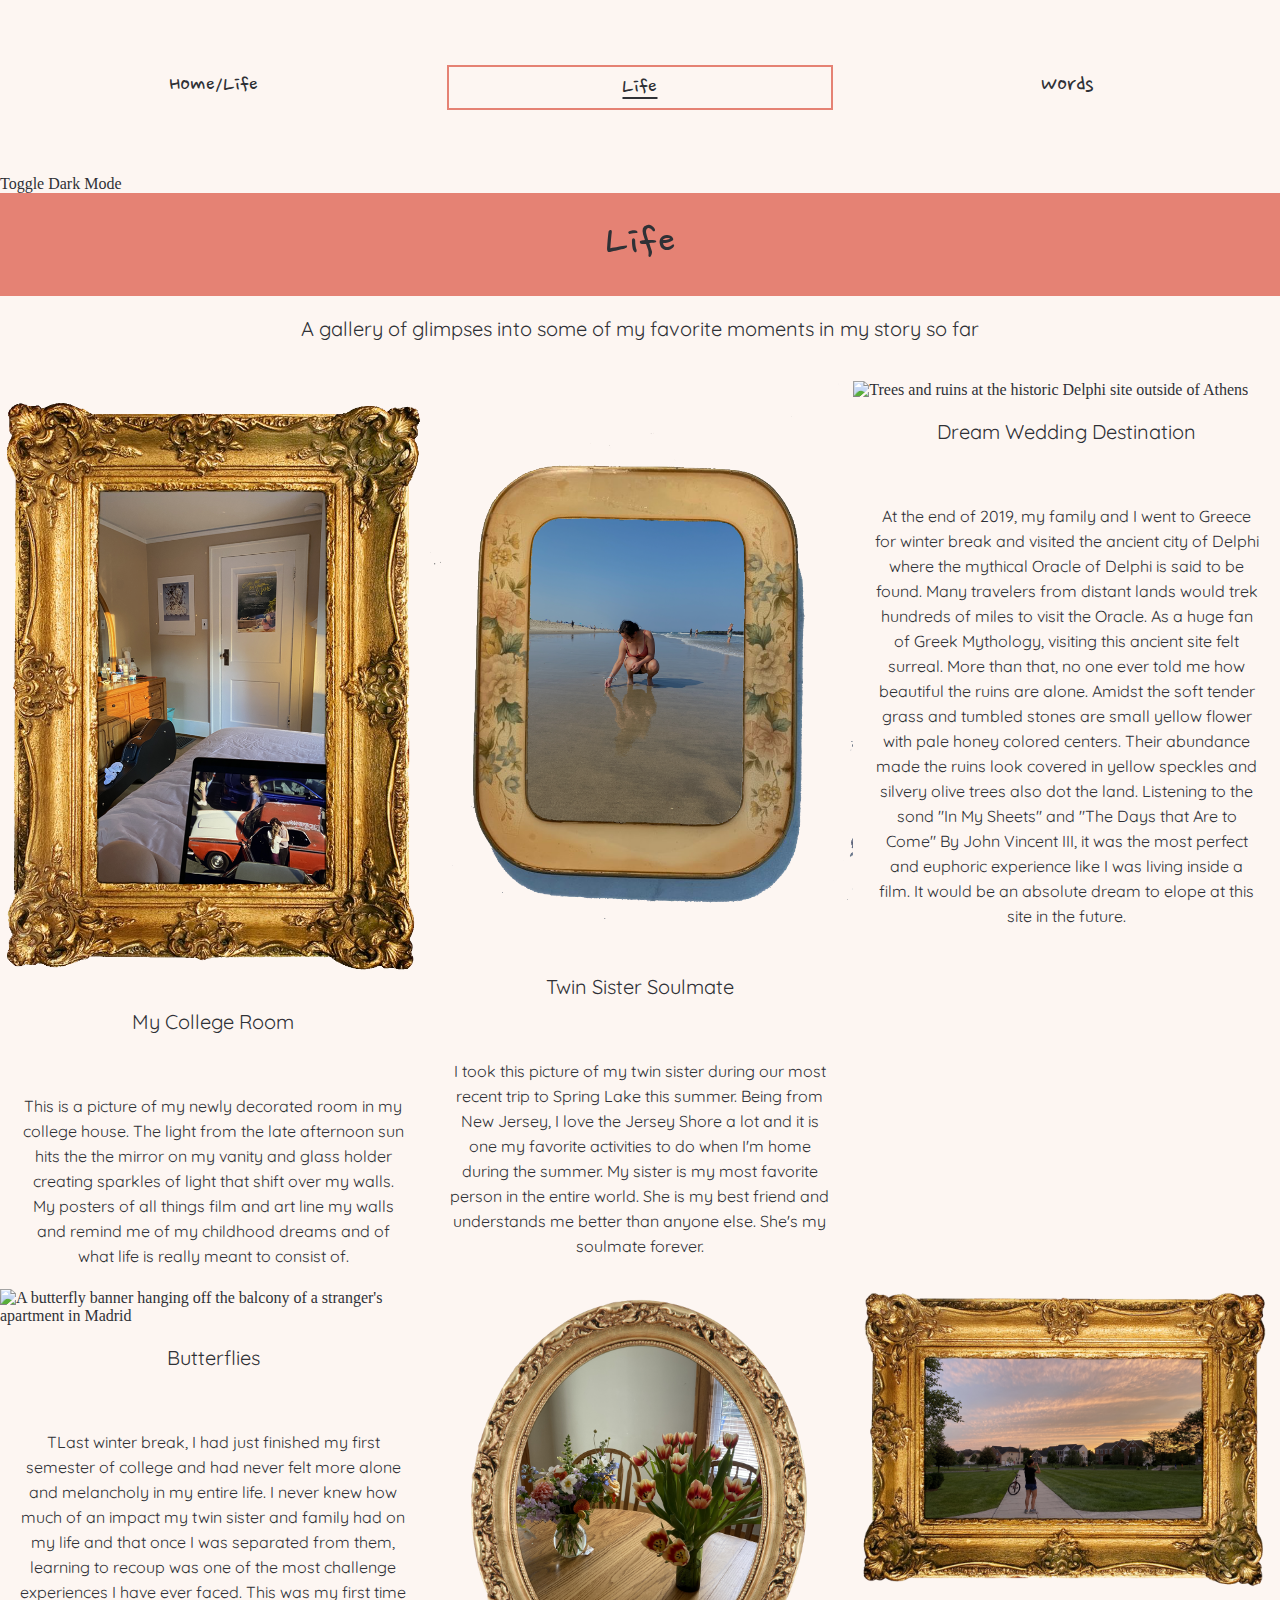
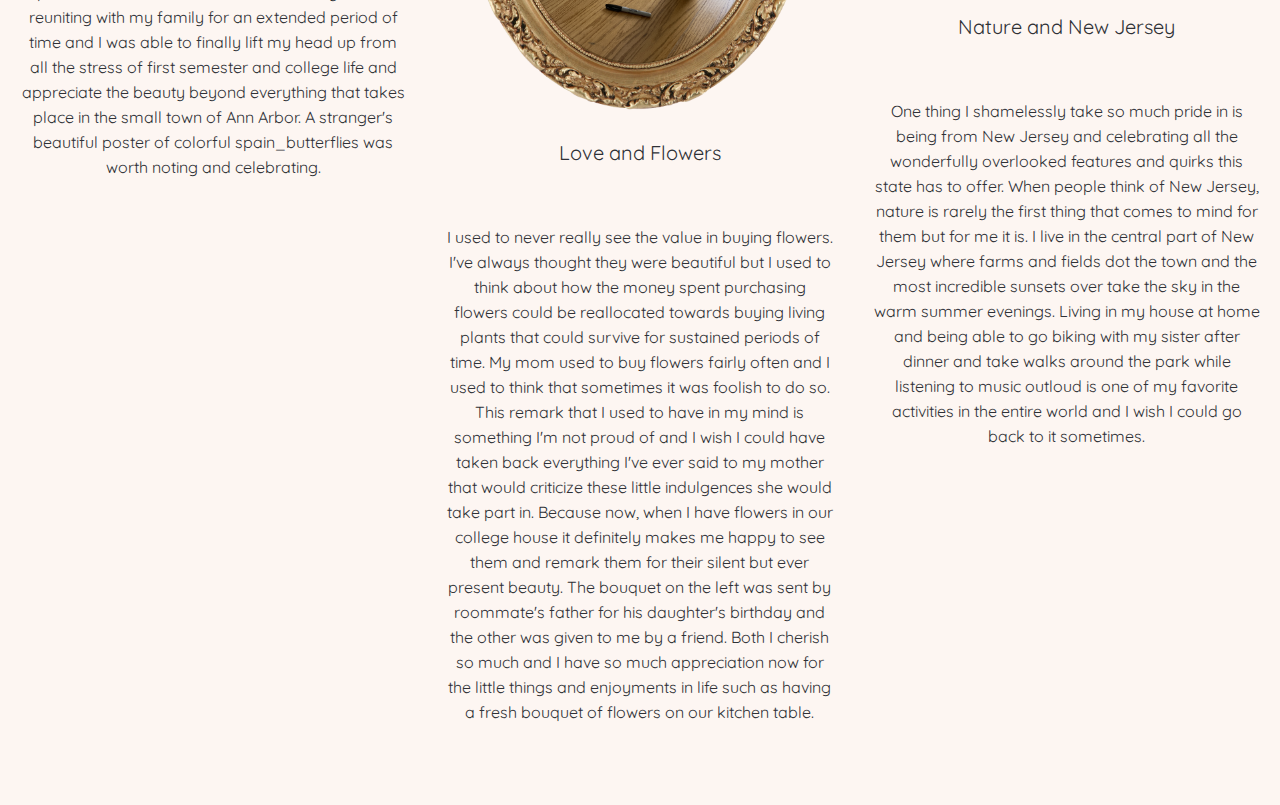
==== life.html @ f606727c "Add files via upload" ====
<!DOCTYPE html>
<html lang="en">
<head>
    <meta charset="UTF-8">
    <meta name="viewport" content="width=device-width, initial-scale=1.0">
    <link rel="stylesheet" href="css/reset.css"> 
    <link rel = "stylesheet" href = "css/style.css">
    <link rel = "stylesheet" href = "https://fonts.googleapis.com/css?family=Nanum+Pen+Script">
    <link rel = "stylesheet" href="https://fonts.googleapis.com/css2?family=Quicksand:wght@400;500&display=swap">
    <script src="https://kit.fontawesome.com/d9282b7031.js" crossorigin="anonymous"></script>
    <title>Words</title>
</head>
<body>
 <header>
   <nav id="navbar">
     <a href = "#main" id = "skip">Skip to Main Content</a>
        <ul class="container">
            <li><a href = "index.html">Home/Life</a></li>
            <li><a href = "life.html" class="current-page">Life</a></li>
            <li><a href = "words.html">Words</a></li>
        </ul>
    </nav>
    </header>
    <main id = "main">
        <button id="darkModeToggle">Toggle Dark Mode</button>

        <script>
              const btn = document.getElementById('darkModeToggle');
              btn.addEventListener('click', function() {
              document.body.classList.toggle('dark-mode');
            });
        </script>
        <h1>Life</h1>
        <h2>A gallery of glimpses into some of my favorite moments in my story so far</h2>
        <div id="sour" class="paintings">
                    <div>
                        <img onclick=enlarge(this) src="images/girl_room_frame.png" alt="Julia's college room decorated with posters">
                        <h2>My College Room</h2>
                        <p>This is a picture of my newly decorated room in my college house. The light from the late afternoon sun hits the 
                            the mirror on my vanity and glass holder creating sparkles of light that shift over my walls.
                            My posters of all things film and art line my walls and remind me of my childhood dreams and of what
                            life is really meant to consist of.
                        </p>
                    </div>
            <div>
                <img onclick=enlarge(this) src="images/cynthia_shells.png" alt="Julia's sister picking up seashells on the beach">
                <h2>Twin Sister Soulmate</h2>
                <p>I took this picture of my twin sister during our most recent trip to Spring Lake this summer. Being from New Jersey,
                    I love the Jersey Shore a lot and it is one my favorite activities to do when I'm home during the summer. My sister is 
                    my most favorite person in the entire world. She is my best friend and understands me better than anyone else. She's my soulmate 
                    forever.
                </p>
            </div>
            <div>
                <img onclick=enlarge(this) src="images/greece_delphi.png" alt="Trees and ruins at the historic Delphi site outside of Athens">
                <h2>Dream Wedding Destination</h2>
                <p>At the end of 2019, my family and I went to Greece for winter break and visited the ancient city of Delphi where the mythical 
                    Oracle of Delphi is said to be found. Many travelers from distant lands would trek hundreds of miles to visit the Oracle. As a 
                    huge fan of Greek Mythology, visiting this ancient site felt surreal. More than that, no one ever told me how beautiful the ruins are alone.
                    Amidst the soft tender grass and tumbled stones are small yellow flower with pale honey colored centers. Their abundance made the ruins look covered
                    in yellow speckles and silvery olive trees also dot the land. Listening to the sond "In My Sheets" and "The Days that Are to Come" By John Vincent III, 
                    it was the most perfect and euphoric experience like I was living inside a film. It would be an absolute dream to elope at this site in the future.
                </p>
            </div>
            <div>
                <img onclick=enlarge(this) src="images/spain_butterflies.png" alt="A butterfly banner hanging off the balcony of a stranger's apartment in Madrid">
                <h2>Butterflies</h2>
                <p>TLast winter break, I had just finished my first semester of college and had never felt more alone and melancholy in my entire life. I never knew how much 
                    of an impact my twin sister and family had on my life and that once I was separated from them, learning to recoup was one of the most challenge experiences I have 
                    ever faced. This was my first time reuniting with my family for an extended period of time and I was able to finally lift my head up from all the stress of first 
                    semester and college life and appreciate the beauty beyond everything that takes place in the small town of Ann Arbor. A stranger's beautiful poster of colorful spain_butterflies
                    was worth noting and celebrating.</p>
            </div>
            <div>
                <img onclick=enlarge(this) src="images/flower_kitchen.png" alt="Two bouquets of flowers sitting in vases on a kitchen table">
                <h2>Love and Flowers</h2>
                <p>I used to never really see the value in buying flowers. I've always thought they were beautiful but I used to think about how the money
                    spent purchasing flowers could be reallocated towards buying living plants that could survive for sustained periods of time. My mom used to buy
                    flowers fairly often and I used to think that sometimes it was foolish to do so. This remark that I used to have in my mind is something I'm 
                    not proud of and I wish I could have taken back everything I've ever said to my mother that would criticize these little indulgences she would take
                    part in. Because now, when I have flowers in our college house it definitely makes me happy to see them and remark them for their silent but ever present
                    beauty. The bouquet on the left was sent by roommate's father for his daughter's birthday and the other was given to me by a friend. Both I cherish so much 
                    and I have so much appreciation now for the little things and enjoyments in life such as having a fresh bouquet of flowers on our kitchen table.
                </p>
            </div>
            <div>
                <img onclick=enlarge(this) src="images/shimi_biking.png" alt="Girl taking a picture of a sunset over rows of houses with a bike in the distance">
                <h2>Nature and New Jersey</h2>
                <p>One thing I shamelessly take so much pride in is being from New Jersey and celebrating all the wonderfully overlooked features and quirks this state has to offer. 
                    When people think of New Jersey, nature is rarely the first thing that comes to mind for them but for me it is. I live in the central part of New Jersey where farms
                and fields dot the town and the most incredible sunsets over take the sky in the warm summer evenings. Living in my house at home and being able to go biking with my sister 
            after dinner and take walks around the park while listening to music outloud is one of my favorite activities in the entire world and I wish I could go back to it sometimes. </p>
            </div>
            </div>
    </main>
    <footer class = "icon-container"> 
        <i class="fab fa-facebook"></i> 
        <i class="fab fa-instagram"></i> 
        <i class="fab fa-twitter"></i> 
    </footer>
</body>
</html>
---- css/style.css ----
body {
    background-color: #fdf6f2;
    color: #2f3136;
}
h1 {
    font-size: 50px;
    font-family: 'Nanum Pen Script', Times, serif;
    text-align: center;
    padding: 20px;
    background-color:#e58274;
}

h2 {
    font-size: 20px;
    font-family: 'Quicksand'; 
    text-align: center;
    padding: 20px;
}

p {
    line-height: 25px;
    padding: 20px;
    margin-top: 20px;
    text-align: center;
    font-family: 'Quicksand'; 
}

#home-about img {
    display: flex;
  }

.container{
    display: grid;
    grid-template-columns: 1fr 1fr 1fr;
    margin:0px;
    padding:0px;
}

nav{
    background-color: #fdf6f2;
    padding: 45px 0; 
    text-align: center;
    font-size:30px;
    font-family: 'Nanum Pen Script', Times, serif;
}

nav a{
    font-size: 35px;
    margin: auto;
    padding: 0px;
    margin: 0px;
    display:block;
    border: solid 2px #e58274;
}

nav li:not(:last-child)::after {
    content: none;
}
ol {
    list-style-type: decimal;
    margin-left: 50px;
    padding: 10px;
    line-height: 25px;
    
}
nav a {
    padding: 5px;
    margin: 20px;
}

a {
    text-align: underline;
}

#skip {
    text-transform: uppercase;
    position: absolute;
    left: -500px;
}



#skip:focus {
    left: 150px;
    border: solid 2px blue;
    font-size: 20px;
}

*:focus{
    border: solid 2px blue;
}

.thumbnail {
    border-radius: 30px;
}

.current-page {
    text-decoration:underline;
    border: solid 2px #e58274;
}
 
ul {
    margin-left: 50px;
    list-style-type: none;
}

nav li:not(:last-child)::after {
    content: none;
}

.icon-container {
    display: flex;
    justify-content: center; 
}

i {
    font-size: 48px;
    padding: 20px;
  }

.footer {
    margin: 70px;
    padding: 30px;
}

img {
    width: 70%;
    margin: auto;
}

img:hover {
    transform: scale(1.02);
    transition: transform 0.3s ease;
}

.call-me-by-your-name img {
    width: 60%;
    display: flex;
}

#call_Logo {
    width: 30%;
    display: flex;
    padding:30px;
}

#call_poster {
    width:500px;
}

#call_title {
    font-family: 'Nanum Pen Script', Times, serif;
    font-size: 40px;
}
.paintings img {
    width: 100%;
    margin: 0 auto;
    }
    
    .paintings {
    display: grid;
    grid-template-columns: 1fr;
    padding-top: 20px;
    padding-bottom: 20px;
    margin: 0 auto;
    }
    
    /* .paintings img:nth-child(even) {
    transform: rotate(10deg);
    }
    
    .paintings img:nth-child(odd) {
    transform: rotate(-10deg);
    } */
    
    #home-paintings img:first-child, #artists img:first-child {
    transform: rotate(0deg);
    }
    
    .paintings img {
    transition: transform .2s;
    }
    
    .paintings img:hover, .paintings img:focus, #home-paintings img:first-child:hover, #home-paintings img:first-child:focus, #artists img:first-child:focus, #artists img:first-child:hover {
    transform: scale(1.1);
    z-index: 1;
    }   

.dark-mode #navbar {
    background-color: black;
    color: white;
    }
    
.dark-mode {
    background-color: black;
    color: white;
}

@media screen and (min-width: 800px) {
    .paintings {
        display: grid;
        grid-template-columns: 1fr 1fr;
        padding-top: 20px;
        padding-bottom: 20px;
        margin: 0 auto;
        }
}
@media screen and (min-width: 1000px) {
    #home-about {
        display: flex;
        flex-direction: row;
        align-items: center;
    }
    
    #home-about div:nth-child(2) {
        padding-left: 30px;
    }
    
    #home-about img {
        width: 100%;
        display: flex;
      }

    nav a {
        border: none;
        font-size: 25px;
    }

    .paintings {
        display: grid;
        grid-template-columns: 1fr 1fr 1fr;
        padding-top: 20px;
        padding-bottom: 20px;
        margin: 0 auto;
        }
}
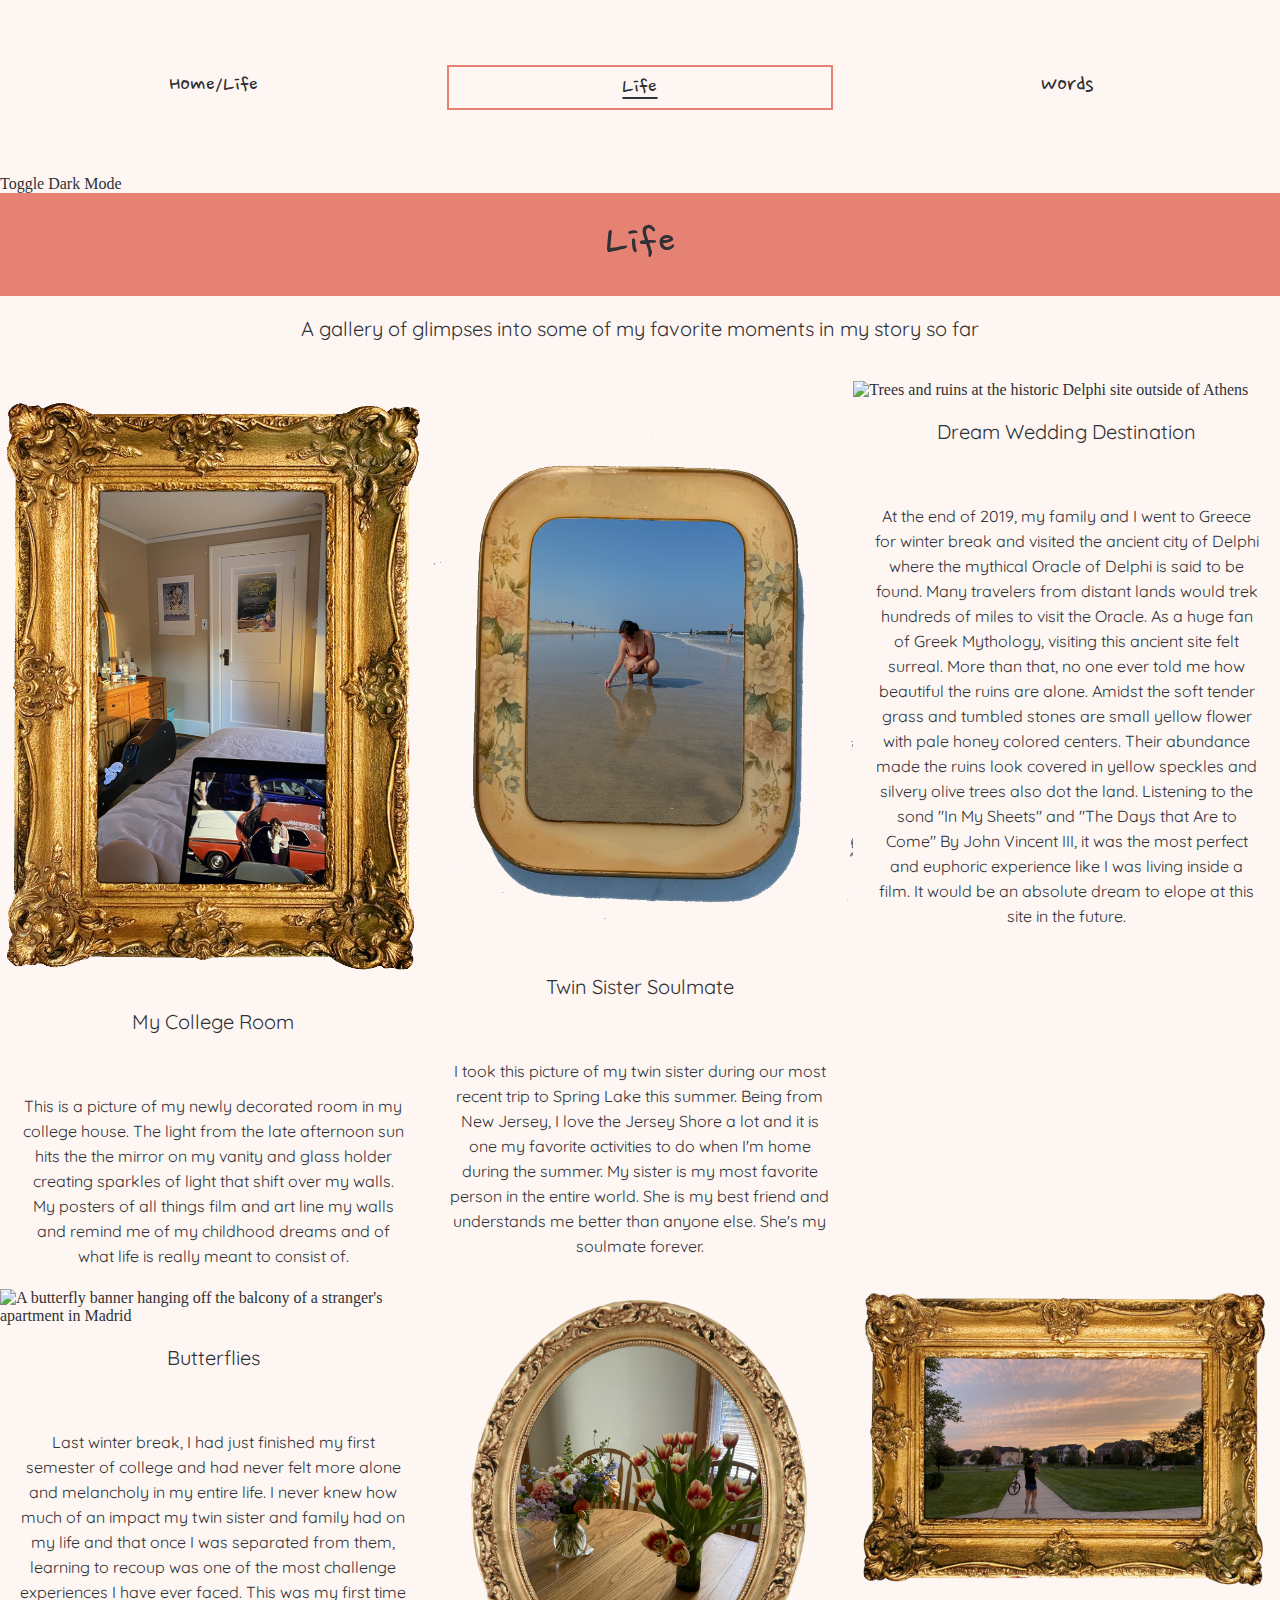
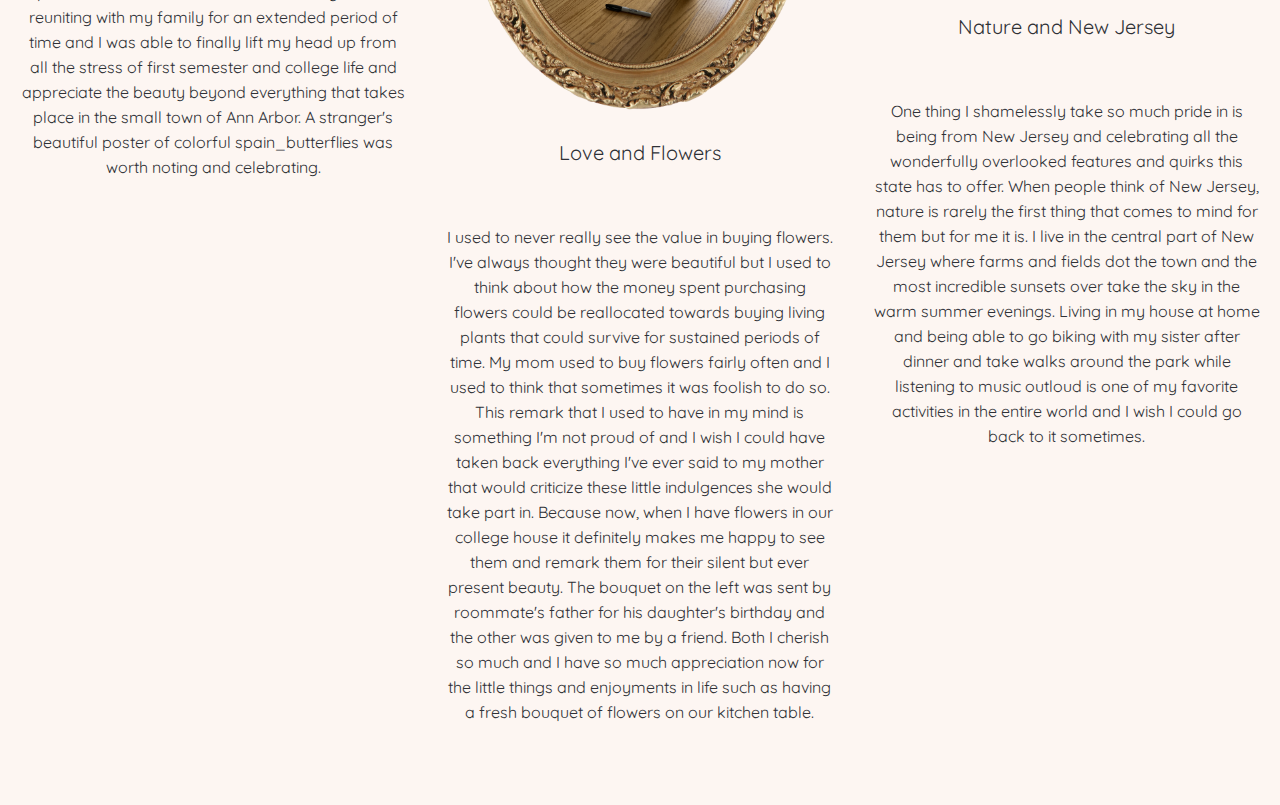
==== commit a7cdf594: "Add files via upload" ====
--- a/life.html
+++ b/life.html
@@ -32,66 +32,106 @@
         </script>
         <h1>Life</h1>
         <h2>A gallery of glimpses into some of my favorite moments in my story so far</h2>
-        <div id="sour" class="paintings">
-                    <div>
+        <div class = "paintings" tabindex = "0">
+                <div class="flip-card">
+                    <div class="flip-card-inner">
+                    <div class="flip-card-front">
                         <img onclick=enlarge(this) src="images/girl_room_frame.png" alt="Julia's college room decorated with posters">
+                    </div>
+                    <div class="flip-card-back" tabindex =0>
+                        <div class="progress-bar"></div>
                         <h2>My College Room</h2>
                         <p>This is a picture of my newly decorated room in my college house. The light from the late afternoon sun hits the 
                             the mirror on my vanity and glass holder creating sparkles of light that shift over my walls.
                             My posters of all things film and art line my walls and remind me of my childhood dreams and of what
-                            life is really meant to consist of.
-                        </p>
+                            life is really meant to consist of.</p>
                     </div>
-            <div>
-                <img onclick=enlarge(this) src="images/cynthia_shells.png" alt="Julia's sister picking up seashells on the beach">
-                <h2>Twin Sister Soulmate</h2>
-                <p>I took this picture of my twin sister during our most recent trip to Spring Lake this summer. Being from New Jersey,
-                    I love the Jersey Shore a lot and it is one my favorite activities to do when I'm home during the summer. My sister is 
-                    my most favorite person in the entire world. She is my best friend and understands me better than anyone else. She's my soulmate 
-                    forever.
-                </p>
+                    </div>
+                </div>
+            <div class="flip-card">
+                <div class="flip-card-inner">
+                  <div class="flip-card-front">
+                    <img onclick=enlarge(this) src="images/cynthia_shells.png" alt="Julia's sister picking up seashells on the beach">
+                </div>
+                  <div class="flip-card-back" tabindex =0>
+                    <div class="progress-bar"></div>
+                    <h2>Twin Sister Soulmate</h2>                    
+                    <p>I took this picture of my twin sister during our most recent trip to Spring Lake this summer. Being from New Jersey,
+                        I love the Jersey Shore a lot and it is one my favorite activities to do when I'm home during the summer. My sister is 
+                        my most favorite person in the entire world. She is my best friend and understands me better than anyone else. She's my soulmate 
+                        forever.</p>
+                  </div>
+                </div>
             </div>
-            <div>
-                <img onclick=enlarge(this) src="images/greece_delphi.png" alt="Trees and ruins at the historic Delphi site outside of Athens">
-                <h2>Dream Wedding Destination</h2>
-                <p>At the end of 2019, my family and I went to Greece for winter break and visited the ancient city of Delphi where the mythical 
-                    Oracle of Delphi is said to be found. Many travelers from distant lands would trek hundreds of miles to visit the Oracle. As a 
-                    huge fan of Greek Mythology, visiting this ancient site felt surreal. More than that, no one ever told me how beautiful the ruins are alone.
-                    Amidst the soft tender grass and tumbled stones are small yellow flower with pale honey colored centers. Their abundance made the ruins look covered
-                    in yellow speckles and silvery olive trees also dot the land. Listening to the sond "In My Sheets" and "The Days that Are to Come" By John Vincent III, 
-                    it was the most perfect and euphoric experience like I was living inside a film. It would be an absolute dream to elope at this site in the future.
-                </p>
+            <div class="flip-card">
+                <div class="flip-card-inner">
+                  <div class="flip-card-front">
+                    <img onclick=enlarge(this) src="images/greece_delphi.png" alt="Trees and ruins at the historic Delphi site outside of Athens">
+                </div>
+                  <div class="flip-card-back" tabindex =0>
+                    <div class="progress-bar"></div>
+                    <h2>Dream Wedding Destination</h2>
+                    <p>At the end of 2019, my family and I went to Greece for winter break and visited the ancient city of Delphi where the mythical 
+                        Oracle of Delphi is said to be found. Many travelers from distant lands would trek hundreds of miles to visit the Oracle. As a 
+                        huge fan of Greek Mythology, visiting this ancient site felt surreal. More than that, no one ever told me how beautiful the ruins are alone.
+                        Amidst the soft tender grass and tumbled stones are small yellow flower with pale honey colored centers. Their abundance made the ruins look covered
+                        in yellow speckles and silvery olive trees also dot the land. Listening to the sond "In My Sheets" and "The Days that Are to Come" By John Vincent III, 
+                        it was the most perfect and euphoric experience like I was living inside a film. It would be an absolute dream to elope at this site in the future.
+                    </p>
+                  </div>
+                </div>
             </div>
-            <div>
-                <img onclick=enlarge(this) src="images/spain_butterflies.png" alt="A butterfly banner hanging off the balcony of a stranger's apartment in Madrid">
-                <h2>Butterflies</h2>
-                <p>TLast winter break, I had just finished my first semester of college and had never felt more alone and melancholy in my entire life. I never knew how much 
-                    of an impact my twin sister and family had on my life and that once I was separated from them, learning to recoup was one of the most challenge experiences I have 
-                    ever faced. This was my first time reuniting with my family for an extended period of time and I was able to finally lift my head up from all the stress of first 
-                    semester and college life and appreciate the beauty beyond everything that takes place in the small town of Ann Arbor. A stranger's beautiful poster of colorful spain_butterflies
-                    was worth noting and celebrating.</p>
+            <div class="flip-card">
+                <div class="flip-card-inner">
+                  <div class="flip-card-front">
+                    <img onclick=enlarge(this) src="images/spain_butterflies.png" alt="A butterfly banner hanging off the balcony of a stranger's apartment in Madrid">
+                </div>
+                  <div class="flip-card-back" tabindex =0>
+                    <div class="progress-bar"></div>
+                    <h2>Butterflies</h2>
+                    <p>Last winter break, I had just finished my first semester of college and had never felt more alone and melancholy in my entire life. I never knew how much 
+                        of an impact my twin sister and family had on my life and that once I was separated from them, learning to recoup was one of the most challenge experiences I have 
+                        ever faced. This was my first time reuniting with my family for an extended period of time and I was able to finally lift my head up from all the stress of first 
+                        semester and college life and appreciate the beauty beyond everything that takes place in the small town of Ann Arbor. A stranger's beautiful poster of colorful spain_butterflies
+                        was worth noting and celebrating.</p>
+                  </div>
+                </div>
             </div>
-            <div>
-                <img onclick=enlarge(this) src="images/flower_kitchen.png" alt="Two bouquets of flowers sitting in vases on a kitchen table">
-                <h2>Love and Flowers</h2>
-                <p>I used to never really see the value in buying flowers. I've always thought they were beautiful but I used to think about how the money
-                    spent purchasing flowers could be reallocated towards buying living plants that could survive for sustained periods of time. My mom used to buy
-                    flowers fairly often and I used to think that sometimes it was foolish to do so. This remark that I used to have in my mind is something I'm 
-                    not proud of and I wish I could have taken back everything I've ever said to my mother that would criticize these little indulgences she would take
-                    part in. Because now, when I have flowers in our college house it definitely makes me happy to see them and remark them for their silent but ever present
-                    beauty. The bouquet on the left was sent by roommate's father for his daughter's birthday and the other was given to me by a friend. Both I cherish so much 
-                    and I have so much appreciation now for the little things and enjoyments in life such as having a fresh bouquet of flowers on our kitchen table.
-                </p>
+            <div class="flip-card">
+                <div class="flip-card-inner">
+                  <div class="flip-card-front">
+                    <img onclick=enlarge(this) src="images/flower_kitchen.png" alt="Two bouquets of flowers sitting in vases on a kitchen table">
+                </div>
+                  <div class="flip-card-back" tabindex =0>
+                    <div class="progress-bar"></div>
+                    <h2>Love and Flowers</h2>
+                    <p>I used to never really see the value in buying flowers. I've always thought they were beautiful but I used to think about how the money
+                        spent purchasing flowers could be reallocated towards buying living plants that could survive for sustained periods of time. My mom used to buy
+                        flowers fairly often and I used to think that sometimes it was foolish to do so. This remark that I used to have in my mind is something I'm 
+                        not proud of and I wish I could have taken back everything I've ever said to my mother that would criticize these little indulgences she would take
+                        part in. Because now, when I have flowers in our college house it definitely makes me happy to see them and remark them for their silent but ever present
+                        beauty. The bouquet on the left was sent by roommate's father for his daughter's birthday and the other was given to me by a friend. Both I cherish so much 
+                        and I have so much appreciation now for the little things and enjoyments in life such as having a fresh bouquet of flowers on our kitchen table.
+                    </p>
+                  </div>
+                </div>
             </div>
-            <div>
-                <img onclick=enlarge(this) src="images/shimi_biking.png" alt="Girl taking a picture of a sunset over rows of houses with a bike in the distance">
-                <h2>Nature and New Jersey</h2>
-                <p>One thing I shamelessly take so much pride in is being from New Jersey and celebrating all the wonderfully overlooked features and quirks this state has to offer. 
-                    When people think of New Jersey, nature is rarely the first thing that comes to mind for them but for me it is. I live in the central part of New Jersey where farms
-                and fields dot the town and the most incredible sunsets over take the sky in the warm summer evenings. Living in my house at home and being able to go biking with my sister 
-            after dinner and take walks around the park while listening to music outloud is one of my favorite activities in the entire world and I wish I could go back to it sometimes. </p>
+            <div class="flip-card">
+                <div class="flip-card-inner">
+                  <div class="flip-card-front">
+                    <img onclick=enlarge(this) src="images/shimi_biking.png" alt="Girl taking a picture of a sunset over rows of houses with a bike in the distance">
+                </div>
+                  <div class="flip-card-back" tabindex =0>
+                    <div class="progress-bar"></div>
+                    <h2>Nature and New Jersey</h2>
+                    <p>One thing I shamelessly take so much pride in is being from New Jersey and celebrating all the wonderfully overlooked features and quirks this state has to offer. 
+                        When people think of New Jersey, nature is rarely the first thing that comes to mind for them but for me it is. I live in the central part of New Jersey where farms
+                    and fields dot the town and the most incredible sunsets over take the sky in the warm summer evenings. Living in my house at home and being able to go biking with my sister 
+                after dinner and take walks around the park while listening to music outloud is one of my favorite activities in the entire world and I wish I could go back to it sometimes. </p>
+                  </div>
+                </div>
             </div>
-            </div>
+        </div>
     </main>
     <footer class = "icon-container"> 
         <i class="fab fa-facebook"></i> 
